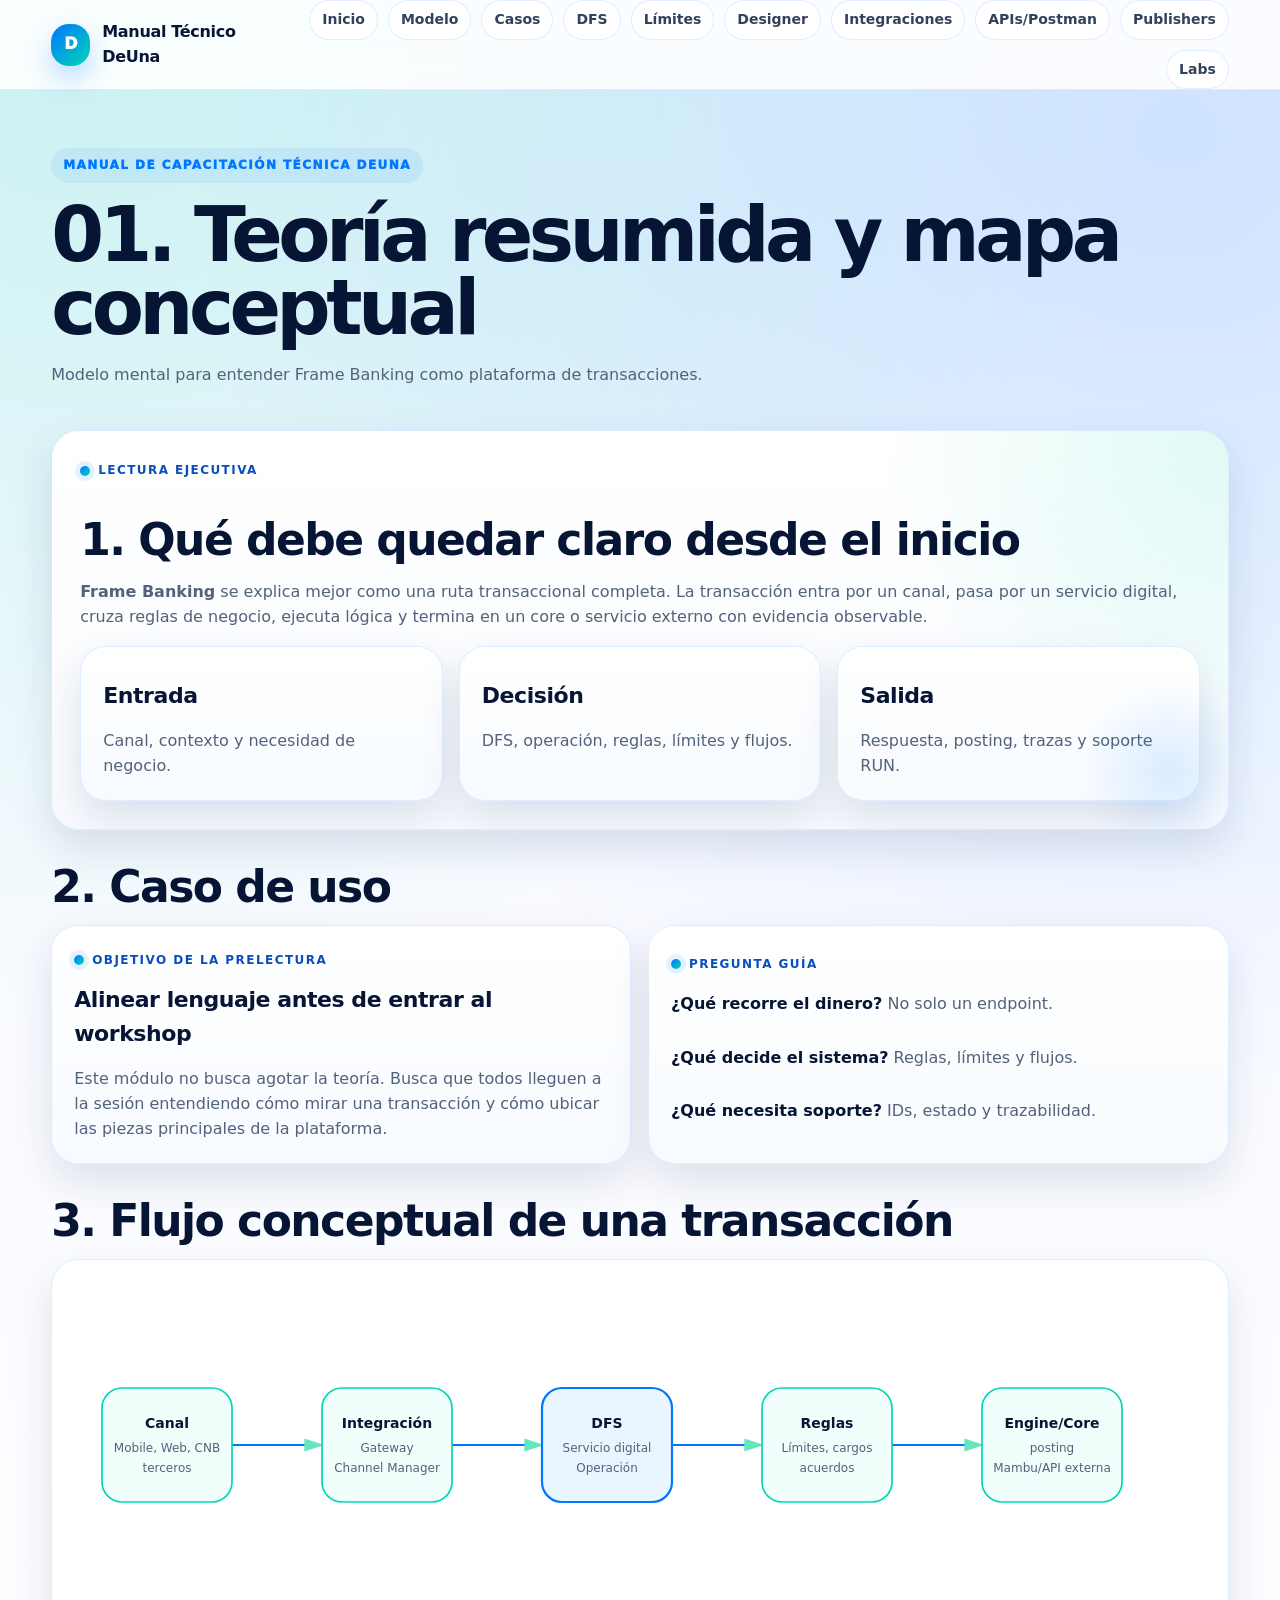
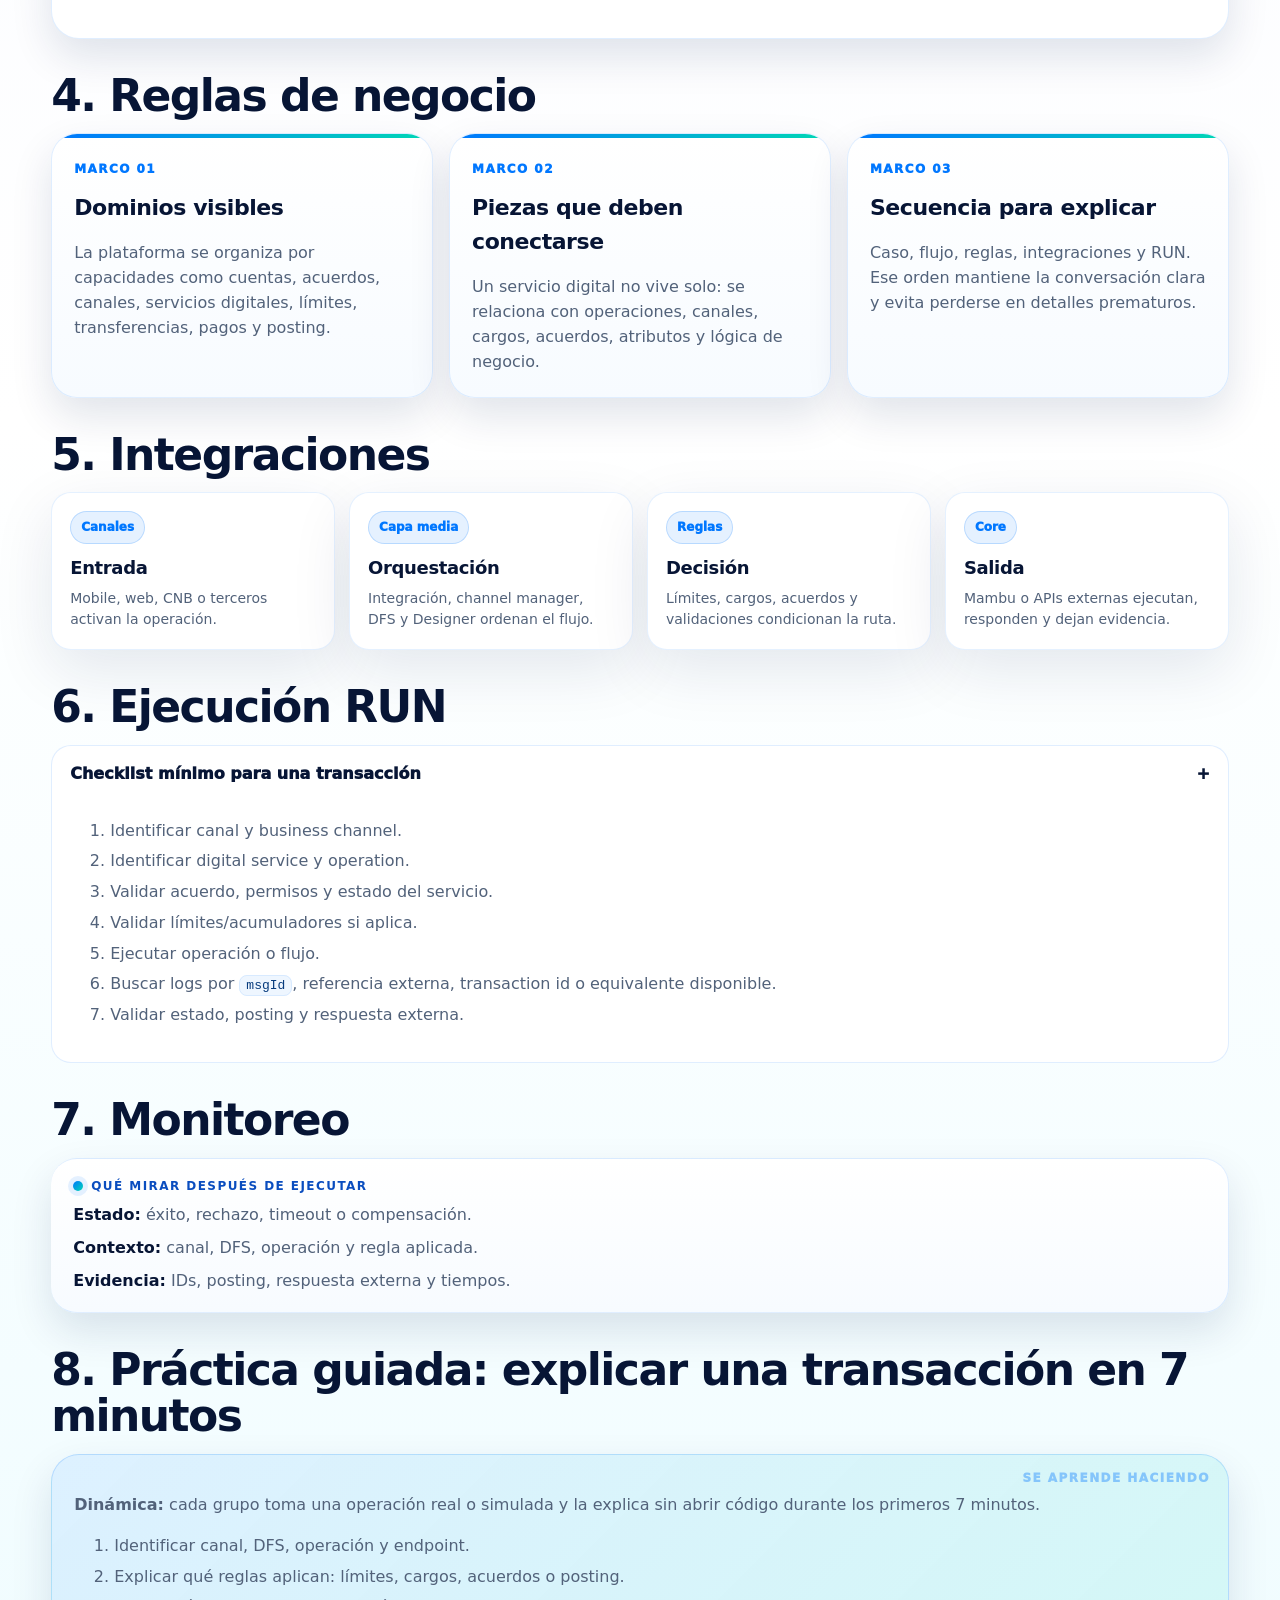
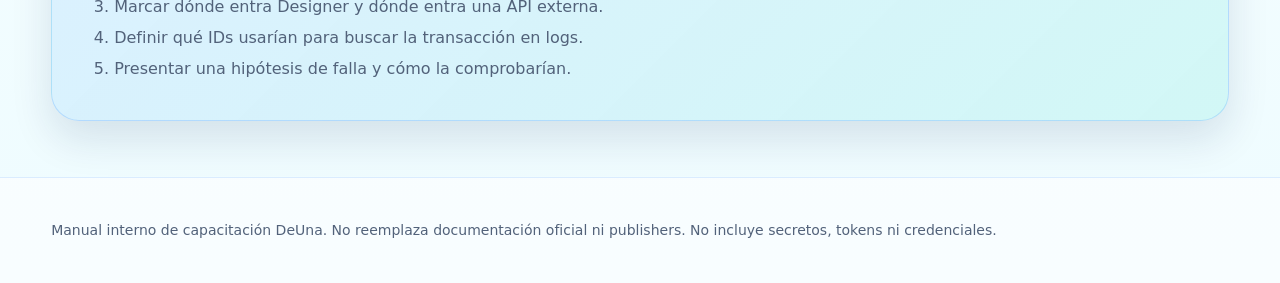
==== modulos/01_modelo_mental.html @ 756f11d7 "Refine DeUna training manual visuals" ====
<!doctype html>
<html lang="es">
  <head>
    <meta charset="utf-8" />
    <meta name="viewport" content="width=device-width, initial-scale=1" />
    <title>
      01. Teoría resumida y mapa conceptual | Manual Capacitación DeUna
    </title>
    <link rel="stylesheet" href="../assets/styles.css" />
  </head>
  <body>
    <header class="topbar">
      <div class="container nav">
        <a class="logo" href="../index.html"
          ><span class="logo-mark">D</span><span>Manual Técnico DeUna</span></a
        >
        <nav class="navlinks">
          <a href="../index.html">Inicio</a
          ><a href="../modulos/01_modelo_mental.html">Modelo</a
          ><a href="../modulos/02_casos_uso_deuna.html">Casos</a
          ><a href="../modulos/03_servicios_digitales.html">DFS</a
          ><a href="../modulos/04_limites_acumuladores.html">Límites</a
          ><a href="../modulos/05_designer.html">Designer</a
          ><a href="../modulos/06_integraciones_custom.html">Integraciones</a
          ><a href="../modulos/08_api_enablement_postman.html">APIs/Postman</a
          ><a href="../modulos/09_productos_publishers_deuna.html"
            >Publishers</a
          >
          <a href="../modulos/07_labs.html">Labs</a>
        </nav>
      </div>
    </header>
    <main class="container">
      <section class="hero">
        <span class="kicker">Manual de capacitación técnica DeUna</span>
        <h1>01. Teoría resumida y mapa conceptual</h1>
        <p class="muted">
          Modelo mental para entender Frame Banking como plataforma de
          transacciones.
        </p>
      </section>
      <section class="panel executive">
        <span class="eyebrow">Lectura ejecutiva</span>
        <h2>1. Qué debe quedar claro desde el inicio</h2>
        <p>
          <strong>Frame Banking</strong> se explica mejor como una ruta
          transaccional completa. La transacción entra por un canal, pasa por un
          servicio digital, cruza reglas de negocio, ejecuta lógica y termina en
          un core o servicio externo con evidencia observable.
        </p>
        <div class="signal-grid">
          <div class="signal-card">
            <h3>Entrada</h3>
            <p>Canal, contexto y necesidad de negocio.</p>
          </div>
          <div class="signal-card">
            <h3>Decisión</h3>
            <p>DFS, operación, reglas, límites y flujos.</p>
          </div>
          <div class="signal-card">
            <h3>Salida</h3>
            <p>Respuesta, posting, trazas y soporte RUN.</p>
          </div>
        </div>
      </section>
      <section>
        <h2>2. Caso de uso</h2>
        <div class="dual-highlight">
          <div class="executive-summary">
            <span class="eyebrow">Objetivo de la prelectura</span>
            <h3>Alinear lenguaje antes de entrar al workshop</h3>
            <p>
              Este módulo no busca agotar la teoría. Busca que todos lleguen a
              la sesión entendiendo cómo mirar una transacción y cómo ubicar las
              piezas principales de la plataforma.
            </p>
          </div>
          <div class="executive-note">
            <span class="eyebrow">Pregunta guía</span>
            <p><strong>¿Qué recorre el dinero?</strong> No solo un endpoint.</p>
            <p>
              <strong>¿Qué decide el sistema?</strong> Reglas, límites y flujos.
            </p>
            <p>
              <strong>¿Qué necesita soporte?</strong> IDs, estado y
              trazabilidad.
            </p>
          </div>
        </div>
      </section>
      <section>
        <h2>3. Flujo conceptual de una transacción</h2>
        <div class="mindmap">
          <svg width="1080" height="330" viewBox="0 0 1080 330">
            <defs>
              <marker
                id="arrow"
                markerWidth="10"
                markerHeight="10"
                refX="8"
                refY="3"
                orient="auto"
                markerUnits="strokeWidth"
              >
                <path d="M0,0 L0,6 L9,3 z" fill="#63e6be" />
              </marker>
            </defs>
            <path d="M130 165 H250" class="line-ok" marker-end="url(#arrow)" />
            <path d="M350 165 H470" class="line-ok" marker-end="url(#arrow)" />
            <path d="M570 165 H690" class="line-ok" marker-end="url(#arrow)" />
            <path d="M790 165 H910" class="line-ok" marker-end="url(#arrow)" />
            <rect
              x="30"
              y="108"
              width="130"
              height="114"
              rx="20"
              class="node-accent"
            />
            <text x="95" y="148" text-anchor="middle" class="svg-label">
              Canal
            </text>
            <text x="95" y="172" text-anchor="middle" class="svg-small">
              Mobile, Web, CNB
            </text>
            <text x="95" y="192" text-anchor="middle" class="svg-small">
              terceros
            </text>
            <rect
              x="250"
              y="108"
              width="130"
              height="114"
              rx="20"
              class="node-accent"
            />
            <text x="315" y="148" text-anchor="middle" class="svg-label">
              Integración
            </text>
            <text x="315" y="172" text-anchor="middle" class="svg-small">
              Gateway
            </text>
            <text x="315" y="192" text-anchor="middle" class="svg-small">
              Channel Manager
            </text>
            <rect
              x="470"
              y="108"
              width="130"
              height="114"
              rx="20"
              class="node-main"
            />
            <text x="535" y="148" text-anchor="middle" class="svg-label">
              DFS
            </text>
            <text x="535" y="172" text-anchor="middle" class="svg-small">
              Servicio digital
            </text>
            <text x="535" y="192" text-anchor="middle" class="svg-small">
              Operación
            </text>
            <rect
              x="690"
              y="108"
              width="130"
              height="114"
              rx="20"
              class="node-accent"
            />
            <text x="755" y="148" text-anchor="middle" class="svg-label">
              Reglas
            </text>
            <text x="755" y="172" text-anchor="middle" class="svg-small">
              Límites, cargos
            </text>
            <text x="755" y="192" text-anchor="middle" class="svg-small">
              acuerdos
            </text>
            <rect
              x="910"
              y="108"
              width="140"
              height="114"
              rx="20"
              class="node-accent"
            />
            <text x="980" y="148" text-anchor="middle" class="svg-label">
              Engine/Core
            </text>
            <text x="980" y="172" text-anchor="middle" class="svg-small">
              posting
            </text>
            <text x="980" y="192" text-anchor="middle" class="svg-small">
              Mambu/API externa
            </text>
          </svg>
        </div>
      </section>
      <section>
        <h2>4. Reglas de negocio</h2>
        <div class="story-grid">
          <div class="story-card">
            <span class="story-index">Marco 01</span>
            <h3>Dominios visibles</h3>
            <p>
              La plataforma se organiza por capacidades como cuentas, acuerdos,
              canales, servicios digitales, límites, transferencias, pagos y
              posting.
            </p>
          </div>
          <div class="story-card">
            <span class="story-index">Marco 02</span>
            <h3>Piezas que deben conectarse</h3>
            <p>
              Un servicio digital no vive solo: se relaciona con operaciones,
              canales, cargos, acuerdos, atributos y lógica de negocio.
            </p>
          </div>
          <div class="story-card">
            <span class="story-index">Marco 03</span>
            <h3>Secuencia para explicar</h3>
            <p>
              Caso, flujo, reglas, integraciones y RUN. Ese orden mantiene la
              conversación clara y evita perderse en detalles prematuros.
            </p>
          </div>
        </div>
      </section>
      <section>
        <h2>5. Integraciones</h2>
        <div class="compact-grid">
          <div class="compact-card">
            <span class="badge blue">Canales</span>
            <h3>Entrada</h3>
            <p>Mobile, web, CNB o terceros activan la operación.</p>
          </div>
          <div class="compact-card">
            <span class="badge blue">Capa media</span>
            <h3>Orquestación</h3>
            <p>
              Integración, channel manager, DFS y Designer ordenan el flujo.
            </p>
          </div>
          <div class="compact-card">
            <span class="badge blue">Reglas</span>
            <h3>Decisión</h3>
            <p>Límites, cargos, acuerdos y validaciones condicionan la ruta.</p>
          </div>
          <div class="compact-card">
            <span class="badge blue">Core</span>
            <h3>Salida</h3>
            <p>Mambu o APIs externas ejecutan, responden y dejan evidencia.</p>
          </div>
        </div>
      </section>
      <section>
        <h2>6. Ejecución RUN</h2>
        <div class="accordion">
          <div class="acc-item open">
            <div class="acc-head">
              Checklist mínimo para una transacción <span>+</span>
            </div>
            <div class="acc-body">
              <ol>
                <li>Identificar canal y business channel.</li>
                <li>Identificar digital service y operation.</li>
                <li>Validar acuerdo, permisos y estado del servicio.</li>
                <li>Validar límites/acumuladores si aplica.</li>
                <li>Ejecutar operación o flujo.</li>
                <li>
                  Buscar logs por <code>msgId</code>, referencia externa,
                  transaction id o equivalente disponible.
                </li>
                <li>Validar estado, posting y respuesta externa.</li>
              </ol>
            </div>
          </div>
        </div>
      </section>
      <section>
        <h2>7. Monitoreo</h2>
        <div class="executive-note">
          <span class="eyebrow">Qué mirar después de ejecutar</span>
          <p>
            <strong>Estado:</strong> éxito, rechazo, timeout o compensación.
          </p>
          <p>
            <strong>Contexto:</strong> canal, DFS, operación y regla aplicada.
          </p>
          <p>
            <strong>Evidencia:</strong> IDs, posting, respuesta externa y
            tiempos.
          </p>
        </div>
      </section>

      <section>
        <h2>8. Práctica guiada: explicar una transacción en 7 minutos</h2>
        <div class="card practice">
          <p>
            <strong>Dinámica:</strong> cada grupo toma una operación real o
            simulada y la explica sin abrir código durante los primeros 7
            minutos.
          </p>
          <ol>
            <li>Identificar canal, DFS, operación y endpoint.</li>
            <li>
              Explicar qué reglas aplican: límites, cargos, acuerdos o posting.
            </li>
            <li>Marcar dónde entra Designer y dónde entra una API externa.</li>
            <li>Definir qué IDs usarían para buscar la transacción en logs.</li>
            <li>Presentar una hipótesis de falla y cómo la comprobarían.</li>
          </ol>
        </div>
      </section>
    </main>
    <footer class="footer">
      <div class="container small muted">
        Manual interno de capacitación DeUna. No reemplaza documentación oficial
        ni publishers. No incluye secretos, tokens ni credenciales.
      </div>
    </footer>
    <script src="../assets/app.js"></script>
  </body>
</html>
---- assets/styles.css ----
:root {
  --bg: #f4f7ff;
  --bg2: #eefcff;
  --ink: #071535;
  --muted: #52627a;
  --panel: #ffffff;
  --panel2: #f8fbff;
  --brand: #0077ff;
  --brand2: #00d7b5;
  --brand3: #ffcf2f;
  --brand4: #7137ff;
  --danger: #e84d5b;
  --ok: #00a878;
  --line: #dbe7ff;
  --shadow: 0 18px 42px rgba(8, 32, 80, 0.12);
  --shadow-soft: 0 20px 60px rgba(8, 32, 80, 0.1);
  --radius: 28px;
  --radius-sm: 20px;
}
* {
  box-sizing: border-box;
}
html {
  scroll-behavior: smooth;
}
body {
  margin: 0;
  font-family:
    "Segoe UI",
    "Aptos",
    ui-sans-serif,
    system-ui,
    -apple-system,
    sans-serif;
  background:
    radial-gradient(circle at 7% 0%, rgba(0, 215, 181, 0.18), transparent 28%),
    radial-gradient(circle at 92% 4%, rgba(0, 119, 255, 0.16), transparent 28%),
    linear-gradient(180deg, var(--bg) 0%, #ffffff 58%, var(--bg2) 100%);
  color: var(--ink);
  line-height: 1.55;
}
a {
  color: var(--brand);
  text-decoration: none;
}
a:hover {
  text-decoration: underline;
}
.container {
  width: min(1180px, 92vw);
  margin: 0 auto;
}
.topbar {
  position: sticky;
  top: 0;
  z-index: 20;
  background: rgba(255, 255, 255, 0.88);
  backdrop-filter: blur(16px);
  border-bottom: 1px solid rgba(0, 119, 255, 0.12);
}
.nav {
  display: flex;
  align-items: center;
  justify-content: space-between;
  gap: 18px;
  min-height: 72px;
}
.logo {
  display: flex;
  gap: 12px;
  align-items: center;
  font-weight: 900;
  letter-spacing: -0.02em;
  color: var(--ink);
}
.logo:hover {
  text-decoration: none;
}
.logo-mark {
  width: 42px;
  height: 42px;
  border-radius: 18px;
  background: linear-gradient(135deg, var(--brand), var(--brand2));
  display: grid;
  place-items: center;
  color: #fff;
  font-weight: 950;
  box-shadow: 0 12px 26px rgba(0, 119, 255, 0.26);
}
.navlinks {
  display: flex;
  gap: 10px;
  flex-wrap: wrap;
  justify-content: flex-end;
}
.navlinks a {
  padding: 8px 12px;
  border: 1px solid rgba(0, 119, 255, 0.12);
  border-radius: 999px;
  color: #33415c;
  background: #fff;
  font-size: 14px;
  font-weight: 750;
}
.navlinks a:hover {
  background: var(--brand);
  color: white;
  text-decoration: none;
}
.hero {
  padding: 58px 0 26px;
}
.kicker {
  display: inline-flex;
  align-items: center;
  gap: 8px;
  color: var(--brand);
  text-transform: uppercase;
  font-weight: 950;
  letter-spacing: 0.12em;
  font-size: 12px;
  background: rgba(0, 119, 255, 0.08);
  padding: 8px 12px;
  border-radius: 999px;
}
h1 {
  font-size: clamp(38px, 6vw, 76px);
  line-height: 0.96;
  margin: 16px 0 18px;
  letter-spacing: -0.06em;
}
h2 {
  font-size: clamp(27px, 4vw, 44px);
  line-height: 1.06;
  margin: 34px 0 14px;
  letter-spacing: -0.035em;
}
h3 {
  font-size: 22px;
  margin: 22px 0 10px;
  letter-spacing: -0.02em;
}
p {
  color: var(--muted);
}
li {
  color: var(--muted);
  margin: 6px 0;
}
.hero-grid {
  display: grid;
  grid-template-columns: 1.14fr 0.86fr;
  gap: 22px;
  align-items: stretch;
}
.hero-grid.tight {
  grid-template-columns: 1fr 0.92fr;
}
.panel,
.card,
.callout,
.module-card {
  background: linear-gradient(180deg, var(--panel), var(--panel2));
  border: 1px solid rgba(0, 119, 255, 0.12);
  border-radius: var(--radius);
  box-shadow: var(--shadow);
}
.panel {
  padding: 28px;
}
.card,
.module-card {
  padding: 22px;
}
.panel.executive {
  position: relative;
  overflow: hidden;
  background:
    radial-gradient(
      circle at top right,
      rgba(0, 215, 181, 0.12),
      transparent 28%
    ),
    linear-gradient(180deg, #fff, #f8fbff);
}
.panel.executive:after {
  content: "";
  position: absolute;
  inset: auto -30px -30px auto;
  width: 180px;
  height: 180px;
  border-radius: 50%;
  background: radial-gradient(circle, rgba(0, 119, 255, 0.12), transparent 68%);
  pointer-events: none;
}
.module-card {
  display: block;
  transition:
    0.18s transform,
    0.18s border-color,
    0.18s box-shadow;
}
.module-card:hover {
  transform: translateY(-5px);
  border-color: rgba(0, 215, 181, 0.44);
  box-shadow: 0 22px 46px rgba(0, 119, 255, 0.16);
  text-decoration: none;
}
.grid {
  display: grid;
  gap: 18px;
}
.grid.cols-2,
.cols-2 {
  grid-template-columns: repeat(2, minmax(0, 1fr));
}
.grid.cols-3,
.cols-3 {
  grid-template-columns: repeat(3, minmax(0, 1fr));
}
.grid.cols-4,
.cols-4 {
  grid-template-columns: repeat(4, minmax(0, 1fr));
}
.badge {
  display: inline-flex;
  align-items: center;
  border-radius: 999px;
  padding: 6px 10px;
  font-size: 12px;
  font-weight: 950;
  background: rgba(0, 215, 181, 0.12);
  color: #007f70;
  border: 1px solid rgba(0, 215, 181, 0.24);
}
.badge.warn {
  background: rgba(255, 207, 47, 0.22);
  color: #7a5b00;
  border-color: rgba(255, 207, 47, 0.44);
}
.badge.blue {
  background: rgba(0, 119, 255, 0.1);
  color: var(--brand);
  border-color: rgba(0, 119, 255, 0.2);
}
.badge.danger {
  background: rgba(232, 77, 91, 0.1);
  color: var(--danger);
  border-color: rgba(232, 77, 91, 0.2);
}
.muted {
  color: var(--muted);
}
.small {
  font-size: 14px;
}
hr {
  border: 0;
  border-top: 1px solid var(--line);
  margin: 28px 0;
}
.btn {
  display: inline-flex;
  align-items: center;
  justify-content: center;
  gap: 8px;
  border: none;
  border-radius: 999px;
  padding: 13px 18px;
  font-weight: 950;
  color: white;
  background: linear-gradient(135deg, var(--brand), var(--brand2));
  cursor: pointer;
  text-decoration: none;
  box-shadow: 0 12px 28px rgba(0, 119, 255, 0.22);
}
.btn.secondary {
  background: #fff;
  color: var(--ink);
  border: 1px solid rgba(0, 119, 255, 0.18);
  box-shadow: none;
}
.btn:hover {
  text-decoration: none;
  filter: brightness(1.02);
}
.hero-actions {
  display: flex;
  gap: 12px;
  flex-wrap: wrap;
  margin-top: 28px;
}
.stats-grid {
  display: grid;
  grid-template-columns: repeat(4, minmax(0, 1fr));
  gap: 14px;
  margin-top: 18px;
}
.stat-card {
  padding: 18px;
  border-radius: 22px;
  background: rgba(255, 255, 255, 0.76);
  border: 1px solid rgba(0, 119, 255, 0.12);
  box-shadow: var(--shadow-soft);
}
.stat-value {
  display: block;
  font-size: 30px;
  font-weight: 950;
  letter-spacing: -0.04em;
  color: var(--ink);
}
.stat-label {
  display: block;
  margin-top: 6px;
  color: var(--muted);
  font-size: 13px;
  font-weight: 700;
  text-transform: uppercase;
  letter-spacing: 0.08em;
}
.executive-strip {
  display: grid;
  grid-template-columns: 1.2fr 0.8fr;
  gap: 18px;
  margin: 18px 0 8px;
}
.executive-note,
.executive-summary,
.visual-panel,
.signal-card,
.mini-map,
.story-card {
  background: linear-gradient(180deg, #fff, #f7fbff);
  border: 1px solid rgba(0, 119, 255, 0.12);
  border-radius: 26px;
  box-shadow: var(--shadow);
}
.executive-summary,
.visual-panel,
.signal-card,
.mini-map,
.story-card {
  padding: 22px;
}
.eyebrow {
  display: inline-flex;
  align-items: center;
  gap: 8px;
  font-size: 12px;
  font-weight: 900;
  letter-spacing: 0.12em;
  text-transform: uppercase;
  color: #0a4dbf;
}
.eyebrow:before {
  content: "";
  width: 10px;
  height: 10px;
  border-radius: 999px;
  background: linear-gradient(135deg, var(--brand), var(--brand2));
  box-shadow: 0 0 0 5px rgba(0, 119, 255, 0.1);
}
.signal-grid {
  display: grid;
  grid-template-columns: repeat(3, minmax(0, 1fr));
  gap: 16px;
}
.signal-card h3,
.story-card h3,
.visual-panel h3,
.executive-summary h3 {
  margin-top: 10px;
}
.signal-card p,
.story-card p,
.visual-panel p,
.executive-summary p {
  margin-bottom: 0;
}
.signal-card strong,
.story-card strong,
.executive-summary strong {
  color: var(--ink);
}
.dual-highlight {
  display: grid;
  grid-template-columns: repeat(2, minmax(0, 1fr));
  gap: 18px;
}
.highlight-list {
  display: grid;
  gap: 10px;
  margin-top: 14px;
}
.highlight-item {
  padding: 14px 16px;
  border-radius: 18px;
  background: #fff;
  border: 1px solid rgba(0, 119, 255, 0.1);
}
.highlight-item strong {
  display: block;
  color: var(--ink);
  margin-bottom: 4px;
}
.visual-panel.dark {
  color: #eaf6ff;
  background: linear-gradient(135deg, #071535, #103a76);
  border-color: rgba(0, 215, 181, 0.14);
}
.visual-panel.dark p,
.visual-panel.dark li {
  color: #d7e7ff;
}
.visual-panel.dark .eyebrow {
  color: #bfe1ff;
}
.visual-panel.dark .eyebrow:before {
  background: linear-gradient(135deg, var(--brand2), #8ef6db);
}
.process-flow {
  display: grid;
  grid-template-columns: repeat(5, minmax(0, 1fr));
  gap: 12px;
  margin-top: 16px;
}
.process-step {
  position: relative;
  min-height: 120px;
  padding: 16px;
  border-radius: 20px;
  background: rgba(255, 255, 255, 0.82);
  border: 1px solid rgba(0, 119, 255, 0.14);
}
.process-step strong {
  display: block;
  font-size: 15px;
  color: var(--ink);
  margin-bottom: 6px;
}
.process-step span {
  display: block;
  font-size: 13px;
  color: var(--muted);
}
.process-step:after {
  content: "→";
  position: absolute;
  right: -11px;
  top: 50%;
  transform: translateY(-50%);
  color: var(--brand2);
  font-size: 28px;
  font-weight: 900;
}
.process-step:last-child:after {
  display: none;
}
.mini-map svg {
  width: 100%;
  height: auto;
  display: block;
}
.hero-tagline {
  max-width: 720px;
  font-size: 18px;
  line-height: 1.6;
}
.story-grid {
  display: grid;
  grid-template-columns: repeat(3, minmax(0, 1fr));
  gap: 16px;
}
.story-card {
  position: relative;
  overflow: hidden;
}
.story-card:before {
  content: "";
  position: absolute;
  inset: 0 0 auto 0;
  height: 4px;
  background: linear-gradient(90deg, var(--brand), var(--brand2));
}
.story-index {
  font-size: 12px;
  font-weight: 950;
  letter-spacing: 0.12em;
  text-transform: uppercase;
  color: var(--brand);
}
.executive-note {
  padding: 18px 22px;
  border-left: 0;
  display: grid;
  gap: 8px;
}
.executive-note p {
  margin: 0;
}
.executive-note strong {
  color: var(--ink);
}
.compact-grid {
  display: grid;
  grid-template-columns: repeat(4, minmax(0, 1fr));
  gap: 14px;
}
.compact-card {
  padding: 18px;
  background: #fff;
  border: 1px solid rgba(0, 119, 255, 0.1);
  border-radius: 20px;
  box-shadow: var(--shadow-soft);
}
.compact-card h3 {
  font-size: 18px;
  margin: 10px 0 6px;
}
.compact-card p {
  font-size: 14px;
  margin: 0;
}
.mindmap {
  overflow: auto;
  padding: 20px;
  background: #fff;
  border: 1px solid rgba(0, 119, 255, 0.12);
  border-radius: 28px;
  box-shadow: var(--shadow);
}
svg text {
  font-family: inherit;
}
.node {
  fill: #fff;
  stroke: #b7cdfa;
  stroke-width: 1.3;
}
.node-main {
  fill: #eaf6ff;
  stroke: #0077ff;
  stroke-width: 2.2;
}
.node-accent {
  fill: #f1fffc;
  stroke: #00d7b5;
  stroke-width: 1.7;
}
.svg-label {
  fill: #071535;
  font-weight: 900;
  font-size: 14px;
}
.svg-small {
  fill: #52627a;
  font-size: 12px;
}
.line,
.line-ok {
  stroke: #0077ff;
  stroke-width: 2.2;
  fill: none;
}
.flow {
  display: flex;
  gap: 10px;
  flex-wrap: wrap;
  align-items: center;
}
.step {
  background: #fff;
  border: 1px solid rgba(0, 119, 255, 0.14);
  border-radius: 18px;
  padding: 12px 14px;
  min-width: 130px;
  font-weight: 850;
  color: #1b2b4a;
}
.arrow {
  color: var(--brand2);
  font-weight: 950;
}
.table-wrap {
  overflow: auto;
  border-radius: 18px;
  border: 1px solid rgba(0, 119, 255, 0.12);
  box-shadow: var(--shadow);
}
table {
  width: 100%;
  border-collapse: collapse;
  min-width: 760px;
  background: #fff;
}
th,
td {
  padding: 13px 14px;
  border-bottom: 1px solid #e6eeff;
  vertical-align: top;
}
th {
  text-align: left;
  color: var(--ink);
  background: #f0f7ff;
  font-weight: 900;
}
td {
  color: var(--muted);
}
code,
kbd {
  background: #eef6ff;
  color: #073b7d;
  border: 1px solid #d8eaff;
  padding: 2px 6px;
  border-radius: 8px;
}
pre {
  white-space: pre-wrap;
  background: #071535;
  color: #dff;
  border: 1px solid rgba(0, 119, 255, 0.18);
  padding: 18px;
  border-radius: 20px;
  overflow: auto;
}
.callout {
  padding: 18px 20px;
  border-left: 6px solid var(--brand2);
}
.callout.warn {
  border-left-color: var(--brand3);
  background: linear-gradient(180deg, #fffdf3, #fff);
}
.callout.danger {
  border-left-color: var(--danger);
}
.callout p {
  margin: 6px 0;
}
.accordion {
  display: grid;
  gap: 12px;
}
.acc-item {
  border: 1px solid rgba(0, 119, 255, 0.12);
  border-radius: 20px;
  background: #fff;
  overflow: hidden;
}
.acc-head {
  padding: 16px 18px;
  cursor: pointer;
  display: flex;
  justify-content: space-between;
  gap: 12px;
  font-weight: 950;
}
.acc-body {
  display: none;
  padding: 0 18px 18px;
  color: var(--muted);
}
.acc-item.open .acc-body {
  display: block;
}
.tabs {
  display: flex;
  gap: 10px;
  flex-wrap: wrap;
  margin: 14px 0;
}
.tab-btn {
  border: 1px solid rgba(0, 119, 255, 0.18);
  color: #33415c;
  background: #fff;
  padding: 9px 13px;
  border-radius: 999px;
  cursor: pointer;
  font-weight: 900;
}
.tab-btn.active {
  background: linear-gradient(135deg, var(--brand), var(--brand2));
  color: #fff;
}
.tab-panel {
  display: none;
}
.tab-panel.active {
  display: block;
}
.searchbox {
  width: 100%;
  padding: 15px 17px;
  background: #fff;
  border: 1px solid rgba(0, 119, 255, 0.18);
  color: var(--ink);
  border-radius: 18px;
  outline: none;
  box-shadow: var(--shadow);
}
.timeline {
  position: relative;
  padding-left: 24px;
}
.timeline:before {
  content: "";
  position: absolute;
  left: 8px;
  top: 8px;
  bottom: 8px;
  width: 2px;
  background: #bdd5ff;
}
.tl {
  position: relative;
  margin: 0 0 18px;
  padding: 0 0 0 18px;
}
.tl:before {
  content: "";
  position: absolute;
  left: -22px;
  top: 8px;
  width: 12px;
  height: 12px;
  border-radius: 50%;
  background: var(--brand2);
  box-shadow: 0 0 0 5px rgba(0, 215, 181, 0.14);
}
.quiz {
  display: grid;
  gap: 14px;
}
.quiz button {
  display: block;
  width: 100%;
  text-align: left;
  margin: 8px 0;
  background: #fff;
  border: 1px solid rgba(0, 119, 255, 0.14);
  color: var(--ink);
  border-radius: 16px;
  padding: 12px;
  cursor: pointer;
  font-weight: 700;
}
.quiz button.correct {
  border-color: var(--ok);
  background: rgba(0, 168, 120, 0.1);
}
.quiz button.wrong {
  border-color: var(--danger);
  background: rgba(232, 77, 91, 0.1);
}
.practice {
  position: relative;
  overflow: hidden;
  background: linear-gradient(
    135deg,
    rgba(0, 119, 255, 0.09),
    rgba(0, 215, 181, 0.12)
  );
  border: 1px solid rgba(0, 119, 255, 0.18);
}
.practice:before {
  content: "se aprende haciendo";
  position: absolute;
  right: 18px;
  top: 14px;
  font-size: 12px;
  text-transform: uppercase;
  letter-spacing: 0.12em;
  font-weight: 950;
  color: rgba(0, 119, 255, 0.38);
}
.footer {
  padding: 42px 0;
  border-top: 1px solid rgba(0, 119, 255, 0.12);
  margin-top: 56px;
  background: rgba(255, 255, 255, 0.6);
}
@media (max-width: 860px) {
  .stats-grid,
  .signal-grid,
  .story-grid,
  .compact-grid,
  .executive-strip,
  .dual-highlight,
  .process-flow {
    grid-template-columns: 1fr;
  }
  .hero-grid,
  .grid.cols-2,
  .grid.cols-3,
  .grid.cols-4,
  .cols-2,
  .cols-3,
  .cols-4 {
    grid-template-columns: 1fr;
  }
  .nav {
    align-items: flex-start;
    flex-direction: column;
    padding: 12px 0;
  }
  .process-step:after {
    display: none;
  }
}
@media print {
  .topbar,
  .hero-actions,
  .tabs,
  .btn,
  .searchbox {
    display: none !important;
  }
  body {
    background: white;
    color: #111;
  }
  p,
  td,
  .muted,
  li {
    color: #333;
  }
  .panel,
  .card,
  .module-card,
  .callout {
    box-shadow: none;
    border-color: #ddd;
    background: white;
  }
}
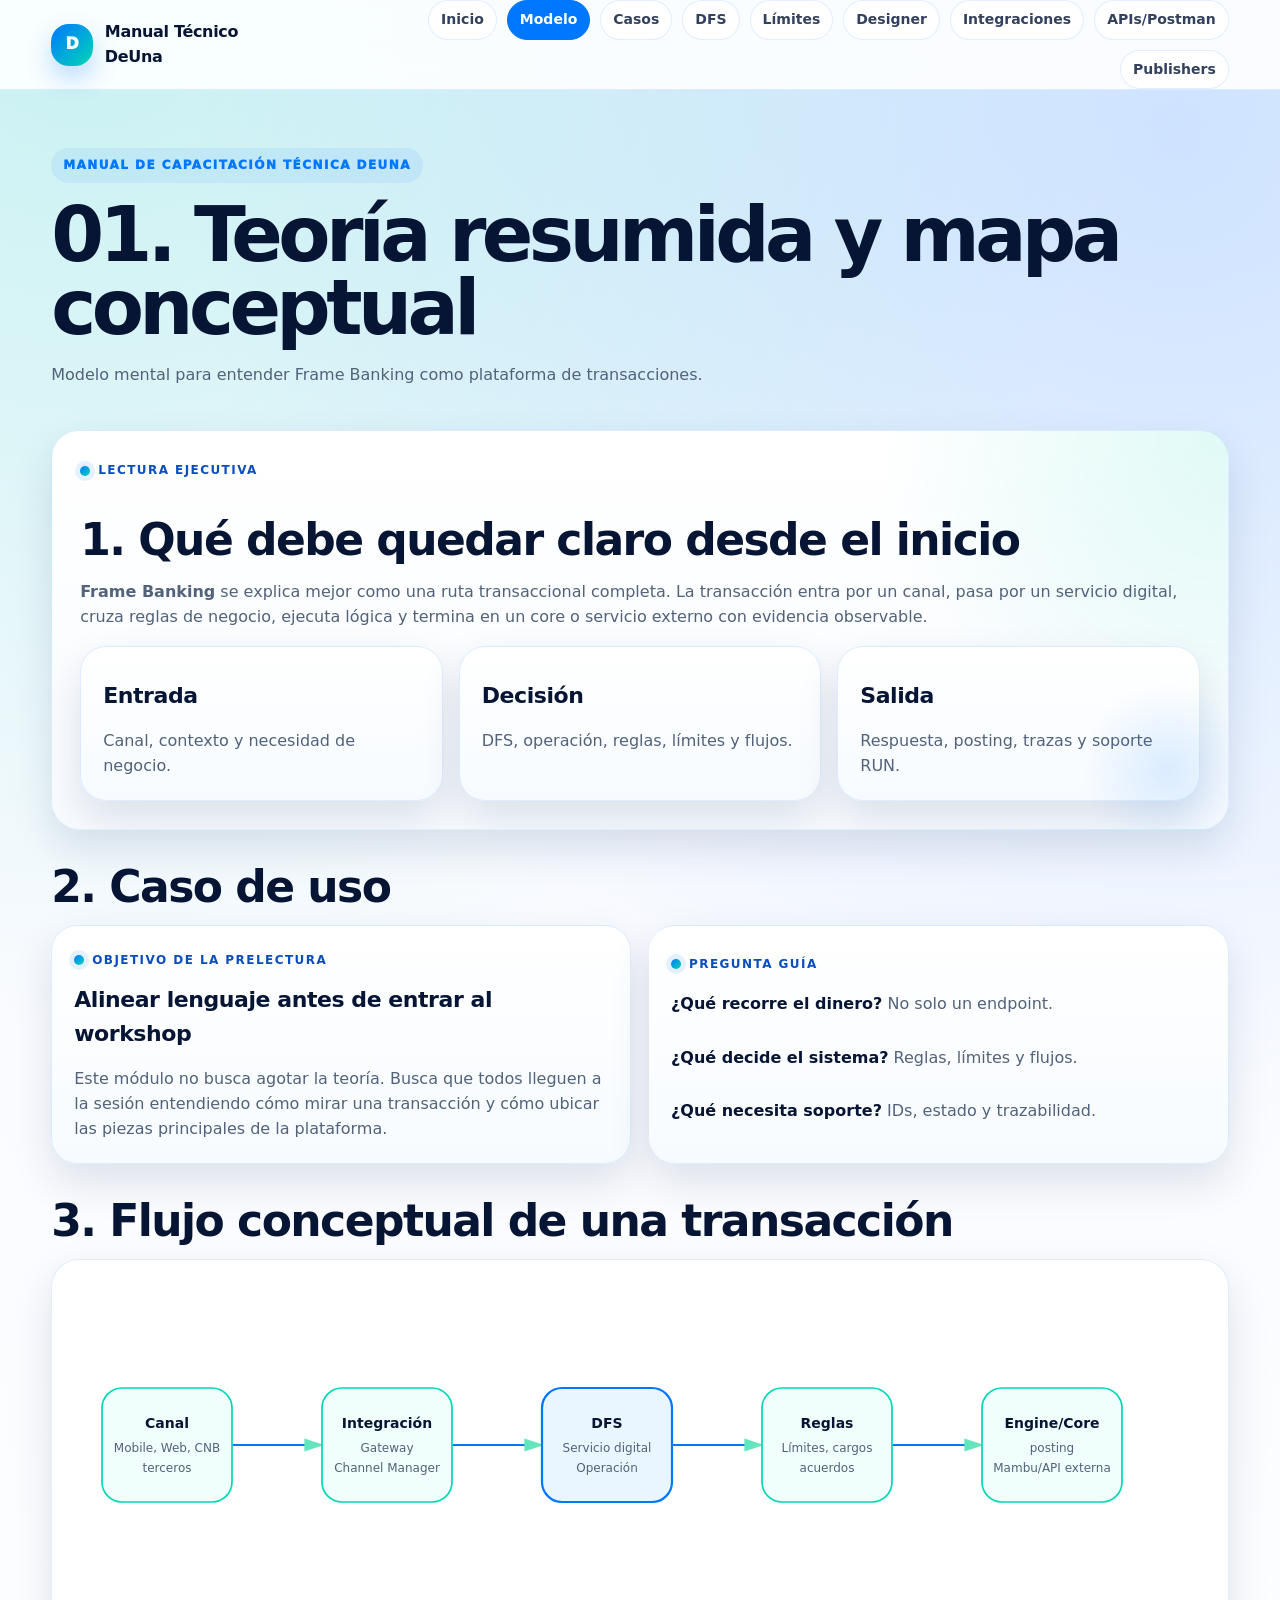
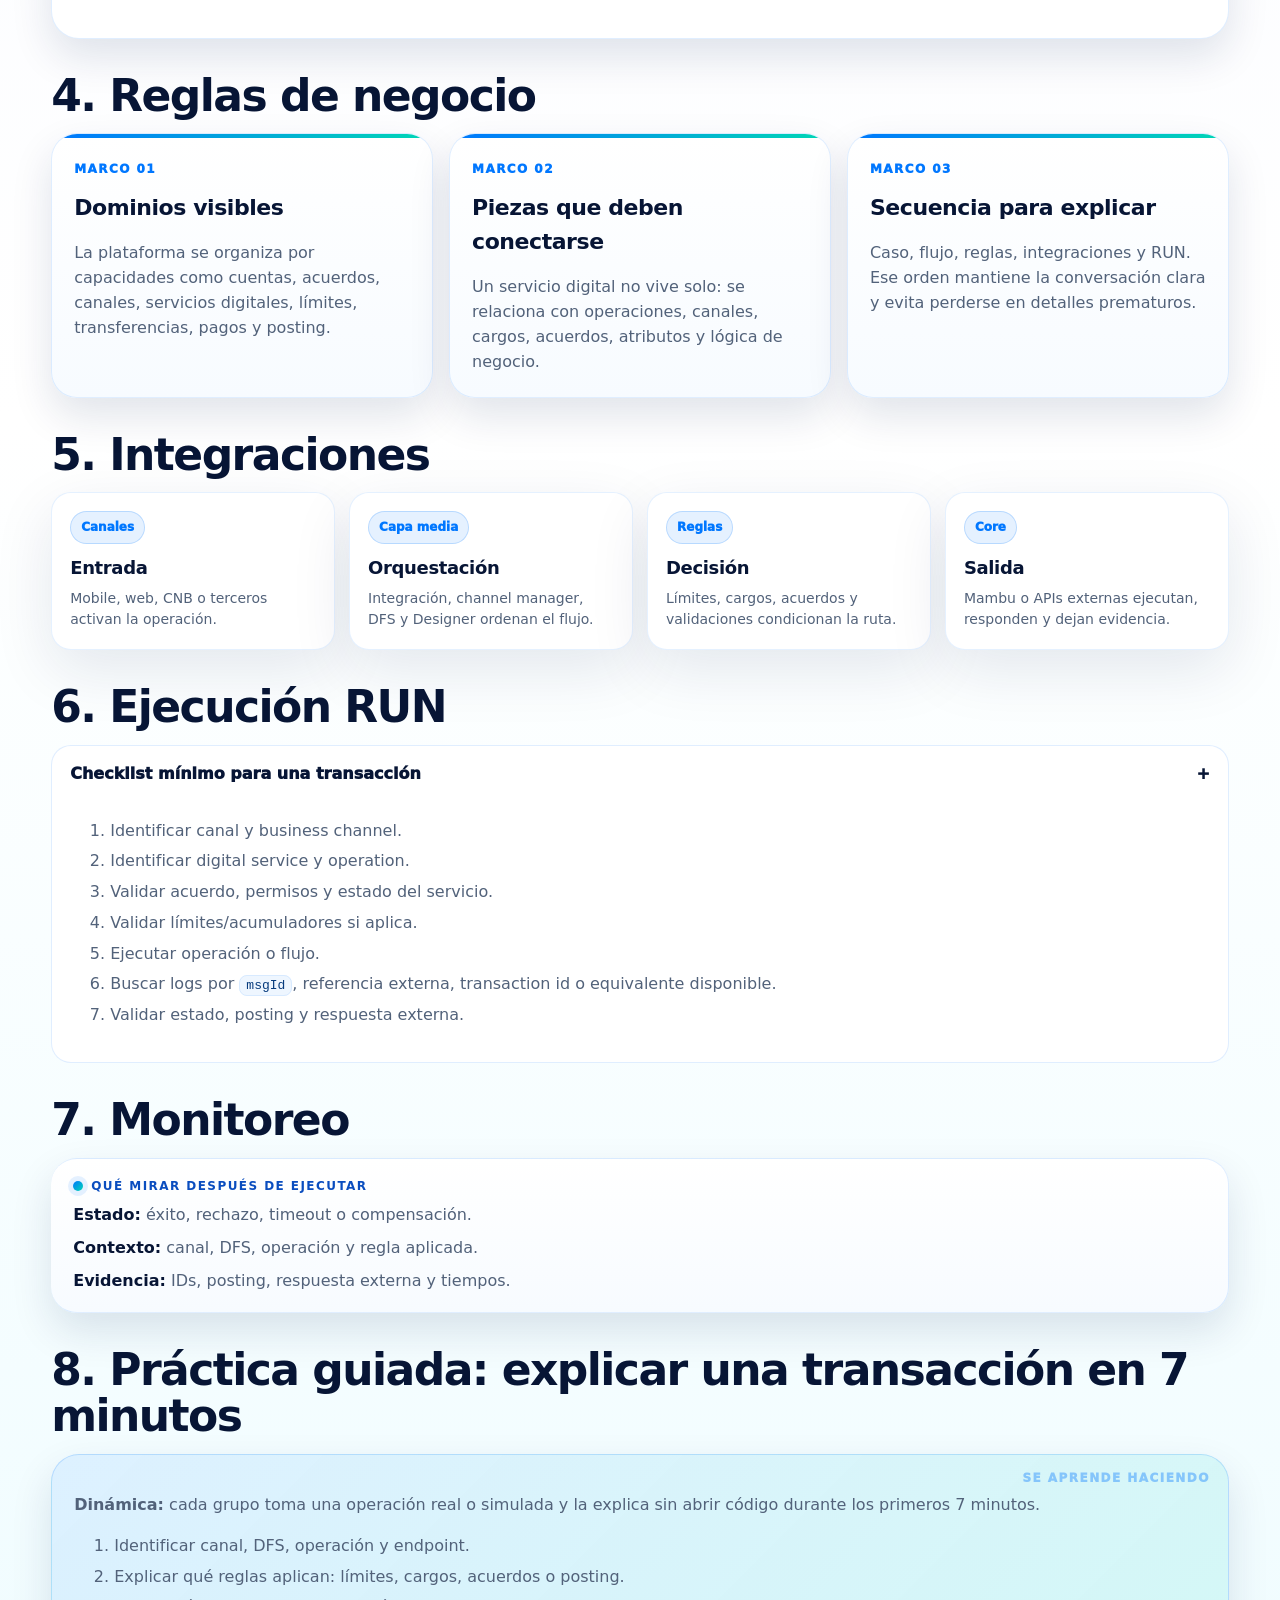
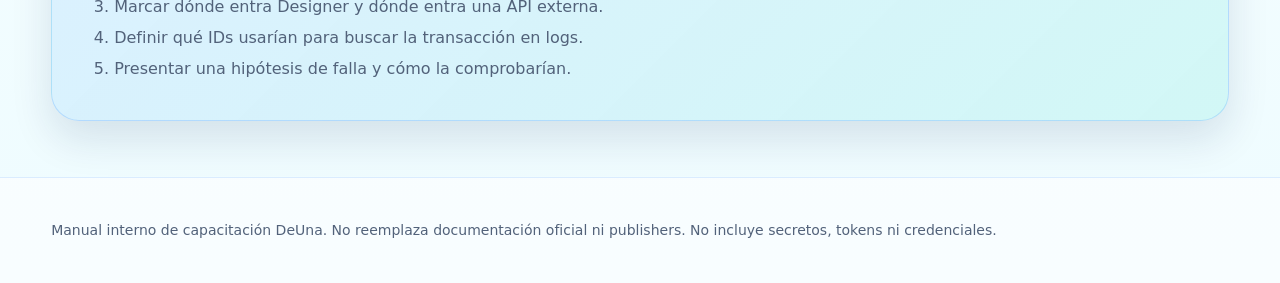
==== commit 6f158a2c: "update" ====
--- a/modulos/01_modelo_mental.html
+++ b/modulos/01_modelo_mental.html
@@ -26,7 +26,7 @@
           ><a href="../modulos/09_productos_publishers_deuna.html"
             >Publishers</a
           >
-          <a href="../modulos/07_labs.html">Labs</a>
+          <!-- <a href="../modulos/07_labs.html">Labs</a> -->
         </nav>
       </div>
     </header>
--- a/assets/styles.css
+++ b/assets/styles.css
@@ -107,6 +107,12 @@
   color: white;
   text-decoration: none;
 }
+.navlinks a.active,
+.navlinks a[aria-current="page"] {
+  background: var(--brand);
+  color: #fff;
+  border-color: var(--brand);
+}
 .hero {
   padding: 58px 0 26px;
 }
@@ -290,6 +296,26 @@
   flex-wrap: wrap;
   margin-top: 28px;
 }
+.brand-hero-figure {
+  margin: 26px 0 0;
+  padding: 12px;
+  border-radius: 24px;
+  background: linear-gradient(145deg, #eaf4ff, #f6fbff);
+  border: 1px solid rgba(0, 119, 255, 0.16);
+  box-shadow: var(--shadow-soft);
+}
+.brand-hero-figure img {
+  width: 100%;
+  height: auto;
+  border-radius: 18px;
+  display: block;
+}
+.brand-hero-figure figcaption {
+  margin: 10px 4px 2px;
+  font-size: 13px;
+  color: #365073;
+  font-weight: 700;
+}
 .stats-grid {
   display: grid;
   grid-template-columns: repeat(4, minmax(0, 1fr));
@@ -412,6 +438,11 @@
 .visual-panel.dark p,
 .visual-panel.dark li {
   color: #d7e7ff;
+}
+.visual-panel.dark .highlight-item {
+  color: #1a2f52;
+  background: linear-gradient(180deg, #ffffff, #edf6ff);
+  border-color: rgba(0, 119, 255, 0.16);
 }
 .visual-panel.dark .eyebrow {
   color: #bfe1ff;
